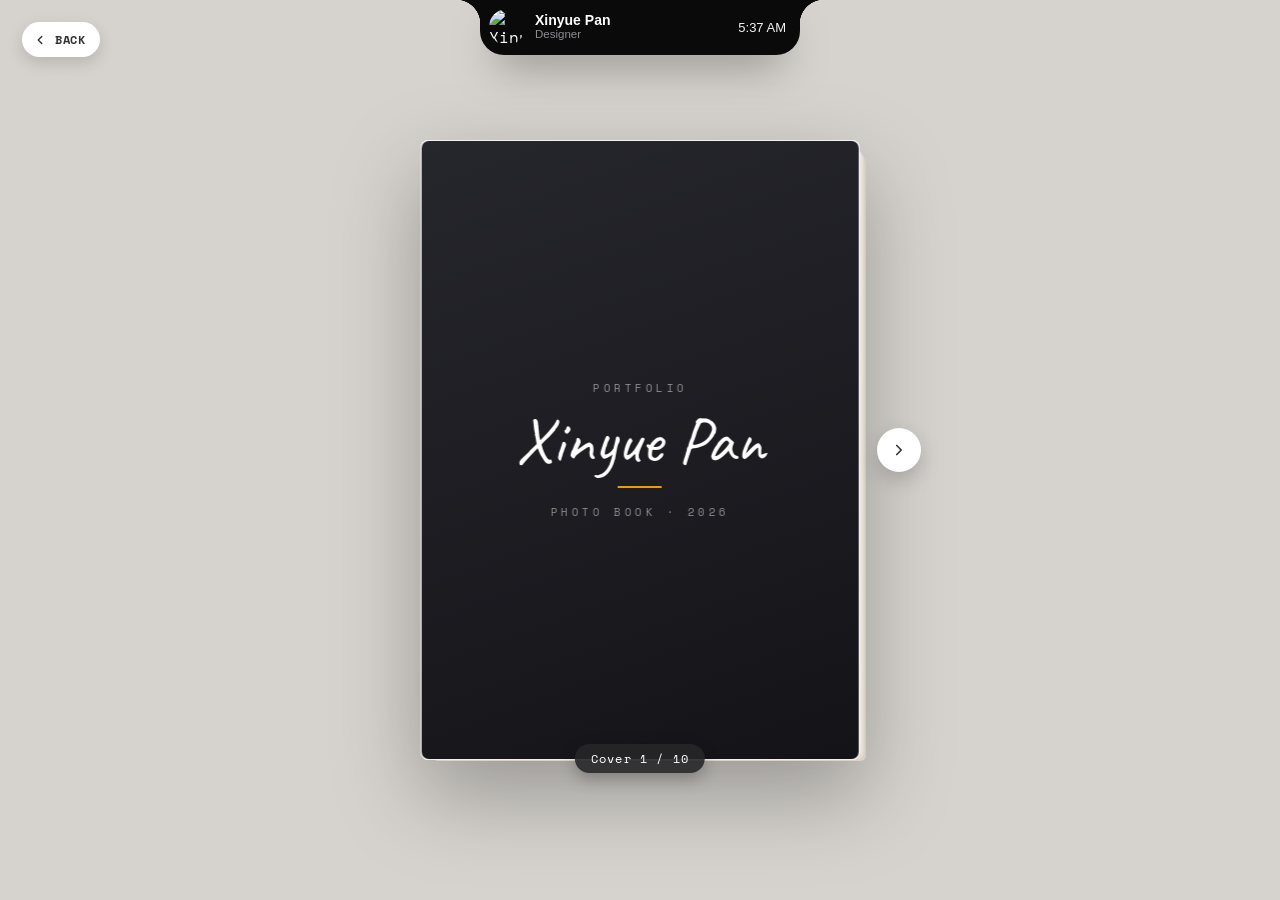
==== gallery.html @ d9813a34 "init: portfolio site with paul-style page and assets" ====
<!DOCTYPE html>
<html lang="en">
<head>
<meta charset="UTF-8">
<meta name="viewport" content="width=device-width, initial-scale=1.0">
<title>Flipbook — Xinyue Pan</title>
<link rel="preconnect" href="https://fonts.googleapis.com">
<link rel="preconnect" href="https://fonts.gstatic.com" crossorigin>
<link href="https://fonts.googleapis.com/css2?family=Caveat:wght@700&family=Space+Mono:wght@400;700&display=swap" rel="stylesheet">
<style>
  /* ============================================================
     3D 翻页书（照 Framer "Flipbook 3D" 录屏的视觉/版式重建）
     · 浅暖灰底；合起显示封面、打开为双页展开，随开合左右平移
     · 书外侧左右圆形箭头；底部居中深色页码胶囊；书页堆叠厚度
     ============================================================ */
  :root{--ease:cubic-bezier(.22,.61,.36,1);--yellow:#e6a100}
  *{margin:0;padding:0;box-sizing:border-box}
  html,body{height:100%;overflow:hidden;background:#d6d3ce;
    font-family:"Space Mono",ui-monospace,Menlo,monospace;-webkit-font-smoothing:antialiased;color:#222}

  .scene{position:fixed;inset:0;display:flex;align-items:center;justify-content:center;
    perspective:2600px;perspective-origin:50% 46%;touch-action:none;user-select:none}
  .book{position:relative;width:calc(var(--pw)*2);height:var(--ph);transform-style:preserve-3d;
    transition:transform .85s var(--ease);
    filter:drop-shadow(0 34px 42px rgba(0,0,0,.28))}

  /* 纸张堆叠厚度（外侧边缘） */
  .pad{position:absolute;top:5px;bottom:5px;width:var(--pw);z-index:0;background:#fff;border-radius:8px;
    transition:opacity .4s var(--ease)}
  .pad.r{left:50%;box-shadow:3px 3px 0 -1px #ede8e0,6px 6px 0 -2px #e3ddd2,9px 9px 0 -3px #d9d2c6}
  .pad.l{right:50%;box-shadow:-3px 3px 0 -1px #ede8e0,-6px 6px 0 -2px #e3ddd2,-9px 9px 0 -3px #d9d2c6}

  .leaf{position:absolute;top:0;left:50%;width:var(--pw);height:var(--ph);
    transform-origin:left center;transform-style:preserve-3d;
    transition:transform .85s var(--ease);will-change:transform}
  .leaf.flipped{transform:rotateY(-180deg)}
  .face{position:absolute;inset:0;backface-visibility:hidden;overflow:hidden;background:#fff;
    border:1px solid rgba(0,0,0,.06);border-radius:8px}
  .face.back{transform:rotateY(180deg)}
  .face img{width:100%;height:100%;object-fit:cover;display:block;pointer-events:none}
  /* 靠书脊一侧渐深，营造翻折弧度 */
  .face .spineShade{position:absolute;top:0;bottom:0;width:22%;pointer-events:none;z-index:2}
  .face.front .spineShade{left:0;background:linear-gradient(90deg,rgba(0,0,0,.28),transparent)}
  .face.back  .spineShade{right:0;background:linear-gradient(270deg,rgba(0,0,0,.28),transparent)}
  .face .cap{position:absolute;left:0;right:0;bottom:0;z-index:3;padding:14px 16px;
    background:linear-gradient(0deg,rgba(0,0,0,.68),transparent);color:#fff;
    display:flex;justify-content:space-between;font-size:10.5px;letter-spacing:.08em;text-transform:uppercase}
  .face .cap .yr{color:var(--yellow)}

  /* 封面 */
  .cover{height:100%;display:flex;flex-direction:column;align-items:center;justify-content:center;gap:12px;
    text-align:center;background:linear-gradient(160deg,#26262d,#141418)}
  .cover .sub{font-size:11px;letter-spacing:.32em;color:rgba(255,255,255,.5);text-transform:uppercase}
  .cover .sig{font-family:"Caveat",cursive;font-size:clamp(42px,6vw,66px);line-height:1;color:#fff}
  .cover .rule{width:44px;height:2px;background:var(--yellow)}

  /* 左右箭头 */
  .arrow{position:fixed;top:50%;transform:translateY(-50%);z-index:40;
    width:44px;height:44px;border-radius:50%;border:none;background:#fff;color:#333;cursor:pointer;
    display:flex;align-items:center;justify-content:center;box-shadow:0 8px 20px rgba(0,0,0,.18);
    transition:left .85s var(--ease),background .2s,transform .2s}
  .arrow:hover{background:#f3f0ea;transform:translateY(-50%) scale(1.06)}

  /* 页码胶囊 */
  .counter{position:fixed;left:50%;transform:translateX(-50%);z-index:40;
    top:calc(50% + var(--ph)/2 - 16px);
    background:rgba(38,38,40,.9);color:#fff;font-size:12px;letter-spacing:.1em;
    padding:6px 16px;border-radius:20px;white-space:nowrap;box-shadow:0 6px 16px rgba(0,0,0,.25)}

  .back{position:fixed;top:22px;left:22px;z-index:40;display:inline-flex;align-items:center;gap:8px;
    color:#333;font-size:12px;font-weight:700;letter-spacing:.05em;text-transform:uppercase;
    padding:9px 15px 9px 11px;text-decoration:none;background:#fff;border-radius:100px;
    box-shadow:0 6px 16px rgba(0,0,0,.14);transition:.2s var(--ease)}
  .back:hover{transform:translateX(-2px)}

  /* ---------- Dynamic Info（灵动岛信息条，参考 Framer "Dynamic Info"）---------- */
  .dynabar{position:fixed;top:0;left:50%;transform:translateX(-50%);z-index:60;
    background:#0a0a0a;color:#fff;border-radius:0 0 24px 24px;padding:9px 14px 10px 9px;
    width:min(320px,86vw);box-shadow:0 22px 44px -18px rgba(0,0,0,.55);cursor:default;
    transition:box-shadow .4s var(--islandE)}
  :root{--islandE:cubic-bezier(.34,1.8,.42,1)}
  /* 顶部两侧凹角，融入顶边 */
  .dynabar::before,.dynabar::after{content:"";position:absolute;top:0;width:24px;height:24px}
  .dynabar::before{left:-24px;background:radial-gradient(circle at bottom left,transparent 24px,#0a0a0a 24.5px)}
  .dynabar::after{right:-24px;background:radial-gradient(circle at bottom right,transparent 24px,#0a0a0a 24.5px)}
  .dynabar .row1{display:flex;align-items:center;gap:10px}
  .dynabar .av{width:36px;height:36px;border-radius:50%;object-fit:cover;flex-shrink:0}
  .dynabar .who{display:flex;flex-direction:column;line-height:1.16;font-family:-apple-system,"PingFang SC",sans-serif}
  .dynabar .who b{font-size:14px;font-weight:600}
  .dynabar .who span{font-size:11.5px;color:#8d8d92}
  .dynabar .time{margin-left:auto;font-size:13px;color:#f2f2f2;font-family:-apple-system,sans-serif;font-variant-numeric:tabular-nums}
  /* 第二行：grid 0fr→1fr 平滑展开（强回弹） */
  .dynabar .more{display:grid;grid-template-rows:0fr;opacity:0;margin-top:0;
    transition:grid-template-rows .62s var(--islandE),opacity .4s ease,margin-top .62s var(--islandE)}
  .dynabar:hover .more{grid-template-rows:1fr;opacity:1;margin-top:11px}
  .dynabar .more-in{overflow:hidden;display:flex;align-items:center;justify-content:space-between}
  .dynabar .socials{display:flex;gap:8px}
  .dynabar .socials a{width:30px;height:30px;border-radius:9px;background:#1b1b1d;color:#c7c7cc;
    display:flex;align-items:center;justify-content:center;transition:.2s ease}
  .dynabar .socials a:hover{background:#2a2a2d;color:#fff}
  .dynabar .status{display:flex;align-items:center;gap:7px;color:#34d15b;font-size:13px;font-weight:600;
    font-family:-apple-system,sans-serif}
  .dynabar .status .dot{width:8px;height:8px;border-radius:50%;background:#34d15b;box-shadow:0 0 8px #34d15b}
</style>
</head>
<body>
  <a class="back" href="paul-style-replica.html">
    <svg width="14" height="14" viewBox="0 0 24 24" fill="none"><path d="M15 6l-6 6 6 6" stroke="currentColor" stroke-width="2.4" stroke-linecap="round" stroke-linejoin="round"/></svg>
    Back
  </a>

  <!-- Dynamic Info 信息条 -->
  <div class="dynabar">
    <div class="row1">
      <img class="av" src="avatar.jpg" alt="Xinyue Pan">
      <div class="who"><b>Xinyue Pan</b><span>Designer</span></div>
      <div class="time" id="diTime">2:38 PM</div>
    </div>
    <div class="more"><div class="more-in">
      <div class="socials">
        <a href="#" aria-label="X"><svg width="14" height="14" viewBox="0 0 24 24" fill="currentColor"><path d="M18.9 2H22l-7.6 8.7L23.3 22h-6.9l-5.4-6.9L4.8 22H1.7l8.1-9.3L.9 2h7l4.9 6.4L18.9 2zm-1.2 18h1.9L6.4 4H4.4l13.3 16z"/></svg></a>
        <a href="#" aria-label="LinkedIn"><svg width="14" height="14" viewBox="0 0 24 24" fill="currentColor"><path d="M4.98 3.5A2.5 2.5 0 002.5 6a2.5 2.5 0 105 0 2.5 2.5 0 00-2.52-2.5zM3 9h4v12H3zM10 9h3.8v1.7h.05c.53-1 1.83-2.05 3.77-2.05 4.03 0 4.78 2.65 4.78 6.1V21h-4v-5.4c0-1.3-.02-2.95-1.8-2.95-1.8 0-2.08 1.4-2.08 2.85V21h-4z"/></svg></a>
        <a href="#" aria-label="GitHub"><svg width="15" height="15" viewBox="0 0 24 24" fill="currentColor"><path d="M12 2A10 10 0 002 12c0 4.42 2.87 8.17 6.84 9.5.5.08.66-.22.66-.48v-1.7c-2.78.6-3.37-1.34-3.37-1.34-.46-1.16-1.11-1.47-1.11-1.47-.9-.62.07-.6.07-.6 1 .07 1.53 1.03 1.53 1.03.9 1.52 2.34 1.08 2.91.83.09-.65.35-1.09.63-1.34-2.22-.25-4.55-1.11-4.55-4.94 0-1.1.39-1.99 1.03-2.69-.1-.25-.45-1.27.1-2.65 0 0 .84-.27 2.75 1.02a9.5 9.5 0 015 0c1.91-1.29 2.75-1.02 2.75-1.02.55 1.38.2 2.4.1 2.65.64.7 1.03 1.59 1.03 2.69 0 3.84-2.34 4.68-4.57 4.93.36.31.68.92.68 1.85v2.74c0 .27.16.57.67.48A10 10 0 0022 12 10 10 0 0012 2z"/></svg></a>
        <a href="#" aria-label="Figma"><svg width="12" height="14" viewBox="0 0 24 24" fill="currentColor"><path d="M8.5 2h7a3.5 3.5 0 010 7 3.5 3.5 0 010 7 3.5 3.5 0 11-3.5-3.5V9H8.5a3.5 3.5 0 010-7zm0 14a1.5 1.5 0 100 3 1.5 1.5 0 000-3z"/></svg></a>
      </div>
      <div class="status"><span class="dot"></span> Available</div>
    </div></div>
  </div>

  <div class="scene" id="scene">
    <div class="book" id="book">
      <div class="pad l" id="padL"></div>
      <div class="pad r" id="padR"></div>
    </div>
  </div>

  <button class="arrow" id="prev" aria-label="Previous">
    <svg width="18" height="18" viewBox="0 0 24 24" fill="none"><path d="M15 6l-6 6 6 6" stroke="currentColor" stroke-width="2.2" stroke-linecap="round" stroke-linejoin="round"/></svg>
  </button>
  <button class="arrow" id="next" aria-label="Next">
    <svg width="18" height="18" viewBox="0 0 24 24" fill="none"><path d="M9 6l6 6-6 6" stroke="currentColor" stroke-width="2.2" stroke-linecap="round" stroke-linejoin="round"/></svg>
  </button>
  <div class="counter" id="counter">Cover 1 / —</div>

<script>
  const PHOTOS = [
    {src:'g1.jpg', t:'Maldives'},
    {src:'g2.jpg', t:'Chongqing'},
    {src:'g3.jpg', t:'Street Kitchen'},
    {src:'g4.jpg', t:'Close Up'},
    {src:'g5.jpg', t:'Golden Cat'},
    {src:'g6.jpg', t:'Studio'},
    {src:'g7.jpg', t:'Studio'},
    {src:'g8.jpg', t:'Seoul'},
    {src:'g9.jpg', t:'Viewsic'},
  ];

  // 面序列：封面 + 9 张照片 → 5 个 leaf（10 页）
  const faces=[{cover:true}];
  PHOTOS.forEach((p,i)=>faces.push({src:p.src,t:p.t,yr:String(2023+(i%3))}));
  if(faces.length%2) faces.push({blank:true});

  const book=document.getElementById('book');
  const padL=document.getElementById('padL'), padR=document.getElementById('padR');
  const leaves=[];
  for(let i=0;i<faces.length;i+=2){
    const leaf=document.createElement('div'); leaf.className='leaf';
    leaf.appendChild(makeFace('front',faces[i]));
    leaf.appendChild(makeFace('back',faces[i+1]));
    book.appendChild(leaf); leaves.push(leaf);
  }
  function makeFace(side,f){
    const el=document.createElement('div'); el.className='face '+side;
    if(f.cover){
      el.innerHTML=`<div class="cover"><div class="sub">Portfolio</div>
        <div class="sig">Xinyue Pan</div><div class="rule"></div>
        <div class="sub" style="margin-top:4px">Photo Book · 2026</div></div>`;
    }else if(f.blank){
      el.innerHTML=`<div class="cover" style="background:#f3f0ea"><div class="sub" style="color:#999">The End</div></div>`;
    }else{
      el.innerHTML=`<img src="${f.src}" alt="${f.t}"><div class="spineShade"></div>
        <div class="cap"><span>${f.t}</span><span class="yr">${f.yr}</span></div>`;
    }
    return el;
  }
  const total=leaves.length, P=total*2;

  // 尺寸
  let PW;
  function sizeBook(){
    const RATIO=380/537;                                // Figma 书页比例 0.708
    const ph=Math.min(innerHeight*0.78, 620);
    let pw=ph*RATIO;
    if(pw*2>innerWidth*0.9){ pw=innerWidth*0.45; }      // 窄屏兜底
    document.documentElement.style.setProperty('--ph',ph+'px');
    document.documentElement.style.setProperty('--pw',pw+'px');
    PW=pw; updateState();
  }

  // 状态
  let flipped=0;
  const prevBtn=document.getElementById('prev'), nextBtn=document.getElementById('next'), counter=document.getElementById('counter');
  function updateState(){
    const cx=innerWidth/2;
    const shift = flipped===0? -PW/2 : (flipped===total? PW/2 : 0);
    book.style.transform=`translateX(${shift}px)`;
    leaves.forEach((lf,i)=> lf.style.zIndex = i<flipped? 100+i : 100+total-i);
    prevBtn.style.left=(cx+shift-PW-62)+'px';
    nextBtn.style.left=(cx+shift+PW+18)+'px';
    prevBtn.style.display=flipped>0?'flex':'none';
    nextBtn.style.display=flipped<total?'flex':'none';
    padL.style.opacity=flipped>0?1:0;
    padR.style.opacity=flipped<total?1:0;
    counter.textContent = flipped===0? `Cover 1 / ${P}`
      : flipped===total? `${P}-${P} / ${P}`
      : `${flipped*2}-${flipped*2+1} / ${P}`;
  }
  sizeBook();
  addEventListener('resize',sizeBook);

  function goNext(){ if(flipped<total){ leaves[flipped].classList.add('flipped'); flipped++; updateState(); } }
  function goPrev(){ if(flipped>0){ flipped--; leaves[flipped].classList.remove('flipped'); updateState(); } }
  nextBtn.onclick=e=>{e.stopPropagation();goNext();};
  prevBtn.onclick=e=>{e.stopPropagation();goPrev();};
  addEventListener('keydown',e=>{ if(e.key==='ArrowRight')goNext(); if(e.key==='ArrowLeft')goPrev(); });

  // 点击书面翻页
  const scene=document.getElementById('scene');
  scene.addEventListener('click',e=>{ if(dragMoved)return; (e.clientX>=innerWidth/2)?goNext():goPrev(); });

  // 拖拽翻页
  let dragLeaf=null,dir=0,startX=0,dragMoved=false;
  scene.addEventListener('pointerdown',e=>{
    dragMoved=false; const cx=innerWidth/2;
    if(e.clientX>=cx && flipped<total){ dir=1; dragLeaf=leaves[flipped]; }
    else if(e.clientX<cx && flipped>0){ dir=-1; dragLeaf=leaves[flipped-1]; }
    else return;
    startX=e.clientX; dragLeaf.style.transition='none'; dragLeaf.style.zIndex=999;
    book.style.transform='translateX(0)';               // 拖动时书居中
    scene.setPointerCapture(e.pointerId);
  });
  scene.addEventListener('pointermove',e=>{
    if(!dragLeaf)return; const dx=e.clientX-startX;
    if(Math.abs(dx)>4)dragMoved=true;
    let p,angle;
    if(dir===1){ p=Math.max(0,Math.min(1,-dx/PW)); angle=-p*180; }
    else{ p=Math.max(0,Math.min(1,dx/PW)); angle=-180+p*180; }
    dragLeaf.style.transform=`rotateY(${angle}deg)`; dragLeaf._p=p;
  });
  function endDrag(){
    if(!dragLeaf)return; const lf=dragLeaf,p=lf._p||0; dragLeaf=null;
    lf.style.transition=''; lf.style.transform='';
    if(dir===1 && p>0.35){ lf.classList.add('flipped'); flipped++; }
    else if(dir===-1 && p>0.35){ lf.classList.remove('flipped'); flipped--; }
    updateState();
  }
  scene.addEventListener('pointerup',endDrag);
  scene.addEventListener('pointercancel',endDrag);

  // Dynamic Info 实时时钟
  const diTime=document.getElementById('diTime');
  function tick(){
    const d=new Date(); let h=d.getHours(); const m=d.getMinutes();
    const ap=h>=12?'PM':'AM'; h=h%12||12;
    diTime.textContent=`${h}:${String(m).padStart(2,'0')} ${ap}`;
  }
  tick(); setInterval(tick,15000);
</script>
</body>
</html>
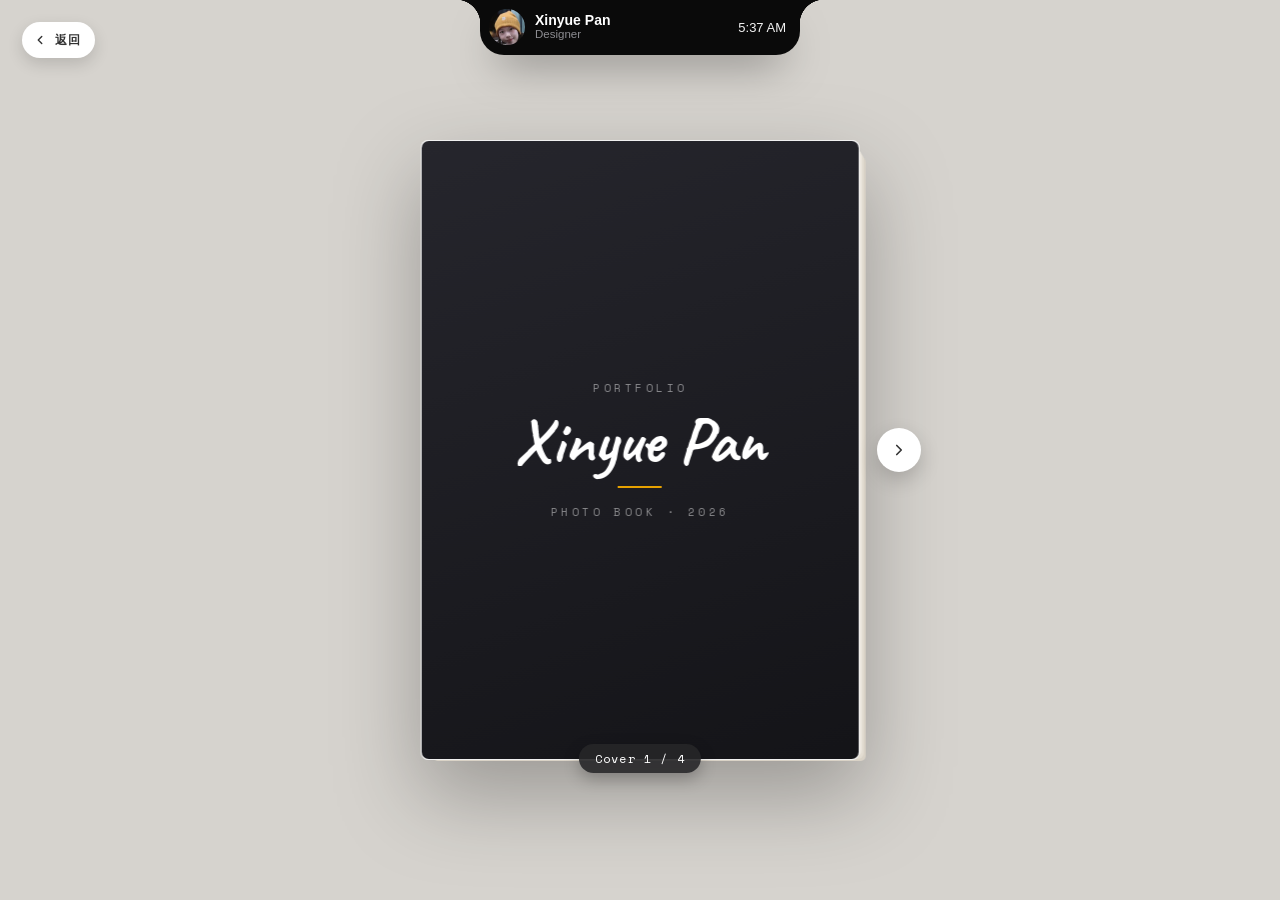
==== commit 54aa314d: "overhaul: 修复站点基础问题 + 建立共享资产层与动效系统 站点入口与死链 - 新建 index.html 作为首页，替代 paul-style-replica.html - portfoli" ====
--- a/gallery.html
+++ b/gallery.html
@@ -1,38 +1,41 @@
 <!DOCTYPE html>
-<html lang="en">
+<html lang="zh-CN">
 <head>
 <meta charset="UTF-8">
 <meta name="viewport" content="width=device-width, initial-scale=1.0">
-<title>Flipbook — Xinyue Pan</title>
-<link rel="preconnect" href="https://fonts.googleapis.com">
-<link rel="preconnect" href="https://fonts.gstatic.com" crossorigin>
-<link href="https://fonts.googleapis.com/css2?family=Caveat:wght@700&family=Space+Mono:wght@400;700&display=swap" rel="stylesheet">
+<title>照片集 — 潘新月</title>
+<meta name="description" content="潘新月的照片集，3D 翻页书形式。">
+<link rel="icon" href="assets/img/favicon.svg" type="image/svg+xml">
+<!-- 样式：字体 → 变量 → 动效 → 本页专属（不引 base.css：本页是全屏画布，不用文档流排版） -->
+<link rel="stylesheet" href="assets/css/fonts.css">
+<link rel="stylesheet" href="assets/css/tokens.css">
+<link rel="stylesheet" href="assets/css/motion.css">
 <style>
   /* ============================================================
      3D 翻页书（照 Framer "Flipbook 3D" 录屏的视觉/版式重建）
      · 浅暖灰底；合起显示封面、打开为双页展开，随开合左右平移
      · 书外侧左右圆形箭头；底部居中深色页码胶囊；书页堆叠厚度
      ============================================================ */
-  :root{--ease:cubic-bezier(.22,.61,.36,1);--yellow:#e6a100}
+  /* 变量统一取自 tokens.css：翻页缓动用 --ease-book，强调色用 --gold */
   *{margin:0;padding:0;box-sizing:border-box}
   html,body{height:100%;overflow:hidden;background:#d6d3ce;
-    font-family:"Space Mono",ui-monospace,Menlo,monospace;-webkit-font-smoothing:antialiased;color:#222}
+    font-family:var(--font-mono);-webkit-font-smoothing:antialiased;color:#222}
 
   .scene{position:fixed;inset:0;display:flex;align-items:center;justify-content:center;
     perspective:2600px;perspective-origin:50% 46%;touch-action:none;user-select:none}
   .book{position:relative;width:calc(var(--pw)*2);height:var(--ph);transform-style:preserve-3d;
-    transition:transform .85s var(--ease);
+    transition:transform .85s var(--ease-book);
     filter:drop-shadow(0 34px 42px rgba(0,0,0,.28))}
 
   /* 纸张堆叠厚度（外侧边缘） */
   .pad{position:absolute;top:5px;bottom:5px;width:var(--pw);z-index:0;background:#fff;border-radius:8px;
-    transition:opacity .4s var(--ease)}
+    transition:opacity .4s var(--ease-book)}
   .pad.r{left:50%;box-shadow:3px 3px 0 -1px #ede8e0,6px 6px 0 -2px #e3ddd2,9px 9px 0 -3px #d9d2c6}
   .pad.l{right:50%;box-shadow:-3px 3px 0 -1px #ede8e0,-6px 6px 0 -2px #e3ddd2,-9px 9px 0 -3px #d9d2c6}
 
   .leaf{position:absolute;top:0;left:50%;width:var(--pw);height:var(--ph);
     transform-origin:left center;transform-style:preserve-3d;
-    transition:transform .85s var(--ease);will-change:transform}
+    transition:transform .85s var(--ease-book);will-change:transform}
   .leaf.flipped{transform:rotateY(-180deg)}
   .face{position:absolute;inset:0;backface-visibility:hidden;overflow:hidden;background:#fff;
     border:1px solid rgba(0,0,0,.06);border-radius:8px}
@@ -45,20 +48,23 @@
   .face .cap{position:absolute;left:0;right:0;bottom:0;z-index:3;padding:14px 16px;
     background:linear-gradient(0deg,rgba(0,0,0,.68),transparent);color:#fff;
     display:flex;justify-content:space-between;font-size:10.5px;letter-spacing:.08em;text-transform:uppercase}
-  .face .cap .yr{color:var(--yellow)}
+  .face .cap .yr{color:var(--gold)}
 
   /* 封面 */
   .cover{height:100%;display:flex;flex-direction:column;align-items:center;justify-content:center;gap:12px;
     text-align:center;background:linear-gradient(160deg,#26262d,#141418)}
   .cover .sub{font-size:11px;letter-spacing:.32em;color:rgba(255,255,255,.5);text-transform:uppercase}
-  .cover .sig{font-family:"Caveat",cursive;font-size:clamp(42px,6vw,66px);line-height:1;color:#fff}
-  .cover .rule{width:44px;height:2px;background:var(--yellow)}
+  .cover .sig{font-family:var(--font-hand);font-weight:700;font-size:clamp(42px,6vw,66px);line-height:1;color:#fff}
+  .cover .rule{width:44px;height:2px;background:var(--gold)}
+  /* 照片尚未放入时的占位页 */
+  .cover .hint{font-size:11px;line-height:1.9;color:rgba(255,255,255,.42);max-width:74%;letter-spacing:.02em}
+  .cover .hint code{color:var(--gold);font-size:11px}
 
   /* 左右箭头 */
   .arrow{position:fixed;top:50%;transform:translateY(-50%);z-index:40;
     width:44px;height:44px;border-radius:50%;border:none;background:#fff;color:#333;cursor:pointer;
     display:flex;align-items:center;justify-content:center;box-shadow:0 8px 20px rgba(0,0,0,.18);
-    transition:left .85s var(--ease),background .2s,transform .2s}
+    transition:left .85s var(--ease-book),background .2s,transform .2s}
   .arrow:hover{background:#f3f0ea;transform:translateY(-50%) scale(1.06)}
 
   /* 页码胶囊 */
@@ -67,18 +73,18 @@
     background:rgba(38,38,40,.9);color:#fff;font-size:12px;letter-spacing:.1em;
     padding:6px 16px;border-radius:20px;white-space:nowrap;box-shadow:0 6px 16px rgba(0,0,0,.25)}
 
-  .back{position:fixed;top:22px;left:22px;z-index:40;display:inline-flex;align-items:center;gap:8px;
-    color:#333;font-size:12px;font-weight:700;letter-spacing:.05em;text-transform:uppercase;
+  /* 注意：类名不能叫 .back —— 会和翻页书页面的 .face.back 撞样式 */
+  .backlink{position:fixed;top:22px;left:22px;z-index:40;display:inline-flex;align-items:center;gap:8px;
+    color:#333;font-size:12px;font-weight:700;letter-spacing:.05em;
     padding:9px 15px 9px 11px;text-decoration:none;background:#fff;border-radius:100px;
-    box-shadow:0 6px 16px rgba(0,0,0,.14);transition:.2s var(--ease)}
-  .back:hover{transform:translateX(-2px)}
+    box-shadow:0 6px 16px rgba(0,0,0,.14);transition:.2s var(--ease-book)}
+  .backlink:hover{transform:translateX(-2px)}
 
   /* ---------- Dynamic Info（灵动岛信息条，参考 Framer "Dynamic Info"）---------- */
   .dynabar{position:fixed;top:0;left:50%;transform:translateX(-50%);z-index:60;
     background:#0a0a0a;color:#fff;border-radius:0 0 24px 24px;padding:9px 14px 10px 9px;
     width:min(320px,86vw);box-shadow:0 22px 44px -18px rgba(0,0,0,.55);cursor:default;
-    transition:box-shadow .4s var(--islandE)}
-  :root{--islandE:cubic-bezier(.34,1.8,.42,1)}
+    transition:box-shadow .4s var(--ease-spring)}
   /* 顶部两侧凹角，融入顶边 */
   .dynabar::before,.dynabar::after{content:"";position:absolute;top:0;width:24px;height:24px}
   .dynabar::before{left:-24px;background:radial-gradient(circle at bottom left,transparent 24px,#0a0a0a 24.5px)}
@@ -91,7 +97,7 @@
   .dynabar .time{margin-left:auto;font-size:13px;color:#f2f2f2;font-family:-apple-system,sans-serif;font-variant-numeric:tabular-nums}
   /* 第二行：grid 0fr→1fr 平滑展开（强回弹） */
   .dynabar .more{display:grid;grid-template-rows:0fr;opacity:0;margin-top:0;
-    transition:grid-template-rows .62s var(--islandE),opacity .4s ease,margin-top .62s var(--islandE)}
+    transition:grid-template-rows .62s var(--ease-spring),opacity .4s ease,margin-top .62s var(--ease-spring)}
   .dynabar:hover .more{grid-template-rows:1fr;opacity:1;margin-top:11px}
   .dynabar .more-in{overflow:hidden;display:flex;align-items:center;justify-content:space-between}
   .dynabar .socials{display:flex;gap:8px}
@@ -104,15 +110,15 @@
 </style>
 </head>
 <body>
-  <a class="back" href="paul-style-replica.html">
-    <svg width="14" height="14" viewBox="0 0 24 24" fill="none"><path d="M15 6l-6 6 6 6" stroke="currentColor" stroke-width="2.4" stroke-linecap="round" stroke-linejoin="round"/></svg>
-    Back
+  <a class="backlink" href="index.html">
+    <svg width="14" height="14" viewBox="0 0 24 24" fill="none" aria-hidden="true"><path d="M15 6l-6 6 6 6" stroke="currentColor" stroke-width="2.4" stroke-linecap="round" stroke-linejoin="round"/></svg>
+    返回
   </a>
 
   <!-- Dynamic Info 信息条 -->
   <div class="dynabar">
     <div class="row1">
-      <img class="av" src="avatar.jpg" alt="Xinyue Pan">
+      <img class="av" src="assets/img/avatar.webp" alt="潘新月" width="108" height="108">
       <div class="who"><b>Xinyue Pan</b><span>Designer</span></div>
       <div class="time" id="diTime">2:38 PM</div>
     </div>
@@ -143,50 +149,76 @@
   <div class="counter" id="counter">Cover 1 / —</div>
 
 <script>
+  // ── 照片清单 ───────────────────────────────────────────────
+  // 把照片文件放进 photos/ 目录，按下面的名字命名即可自动出现在书里。
+  // 文件不存在的条目会被自动跳过——不会出现碎图。
+  // 想加更多照片：往数组里继续追加 {src, t, yr} 即可。
   const PHOTOS = [
-    {src:'g1.jpg', t:'Maldives'},
-    {src:'g2.jpg', t:'Chongqing'},
-    {src:'g3.jpg', t:'Street Kitchen'},
-    {src:'g4.jpg', t:'Close Up'},
-    {src:'g5.jpg', t:'Golden Cat'},
-    {src:'g6.jpg', t:'Studio'},
-    {src:'g7.jpg', t:'Studio'},
-    {src:'g8.jpg', t:'Seoul'},
-    {src:'g9.jpg', t:'Viewsic'},
+    {src:'photos/g1.jpg', t:'占位图 · 可替换',  yr:'2026'},
+    {src:'photos/g2.jpg', t:'占位图 · 可替换',  yr:'2026'},
+    {src:'photos/g3.jpg', t:'Street Kitchen', yr:'2025'},
+    {src:'photos/g4.jpg', t:'Close Up',       yr:'2023'},
+    {src:'photos/g5.jpg', t:'Golden Cat',     yr:'2024'},
+    {src:'photos/g6.jpg', t:'Studio',         yr:'2025'},
+    {src:'photos/g7.jpg', t:'Studio',         yr:'2023'},
+    {src:'photos/g8.jpg', t:'Seoul',          yr:'2024'},
+    {src:'photos/g9.jpg', t:'Viewsic',        yr:'2025'},
   ];
-
-  // 面序列：封面 + 9 张照片 → 5 个 leaf（10 页）
-  const faces=[{cover:true}];
-  PHOTOS.forEach((p,i)=>faces.push({src:p.src,t:p.t,yr:String(2023+(i%3))}));
-  if(faces.length%2) faces.push({blank:true});
 
   const book=document.getElementById('book');
   const padL=document.getElementById('padL'), padR=document.getElementById('padR');
-  const leaves=[];
-  for(let i=0;i<faces.length;i+=2){
-    const leaf=document.createElement('div'); leaf.className='leaf';
-    leaf.appendChild(makeFace('front',faces[i]));
-    leaf.appendChild(makeFace('back',faces[i+1]));
-    book.appendChild(leaf); leaves.push(leaf);
-  }
+  const prevBtn=document.getElementById('prev'), nextBtn=document.getElementById('next'), counter=document.getElementById('counter');
+  const scene=document.getElementById('scene');
+
+  const esc=s=>String(s).replace(/[&<>"]/g,c=>({'&':'&amp;','<':'&lt;','>':'&gt;','"':'&quot;'}[c]));
+
   function makeFace(side,f){
     const el=document.createElement('div'); el.className='face '+side;
     if(f.cover){
       el.innerHTML=`<div class="cover"><div class="sub">Portfolio</div>
-        <div class="sig">Xinyue Pan</div><div class="rule"></div>
+        <div class="sig vt-brand">Xinyue Pan</div><div class="rule"></div>
         <div class="sub" style="margin-top:4px">Photo Book · 2026</div></div>`;
+    }else if(f.empty){
+      el.innerHTML=`<div class="cover"><div class="sub">照片集</div>
+        <div class="sig" style="font-size:38px">整理中</div><div class="rule"></div>
+        <p class="hint">把照片放进 photos/ 目录，命名为<br><code>photos/g1.jpg … g9.jpg</code><br>即可自动出现在这本书里。</p></div>`;
     }else if(f.blank){
       el.innerHTML=`<div class="cover" style="background:#f3f0ea"><div class="sub" style="color:#999">The End</div></div>`;
     }else{
-      el.innerHTML=`<img src="${f.src}" alt="${f.t}"><div class="spineShade"></div>
-        <div class="cap"><span>${f.t}</span><span class="yr">${f.yr}</span></div>`;
+      el.innerHTML=`<img src="${esc(f.src)}" alt="${esc(f.t)}"><div class="spineShade"></div>
+        <div class="cap"><span>${esc(f.t)}</span><span class="yr">${esc(f.yr)}</span></div>`;
     }
     return el;
   }
-  const total=leaves.length, P=total*2;
+
+  // 预检哪些照片真的存在——缺失的直接不进书，避免整本翻页书全是碎图
+  const exists=src=>new Promise(res=>{
+    const im=new Image();
+    im.onload=()=>res(true); im.onerror=()=>res(false);
+    im.src=src;
+  });
+
+  let leaves=[], total=0, P=0, PW, flipped=0;
+
+  function buildBook(photos){
+    const faces=[{cover:true}];
+    if(photos.length){
+      photos.forEach(p=>faces.push(p));
+      if(faces.length%2) faces.push({blank:true});
+    }else{
+      faces.push({empty:true});
+    }
+    for(let i=0;i<faces.length;i+=2){
+      const leaf=document.createElement('div'); leaf.className='leaf';
+      leaf.appendChild(makeFace('front',faces[i]));
+      leaf.appendChild(makeFace('back',faces[i+1]));
+      book.appendChild(leaf); leaves.push(leaf);
+    }
+    total=leaves.length; P=total*2;
+    sizeBook();
+  }
 
   // 尺寸
-  let PW;
   function sizeBook(){
     const RATIO=380/537;                                // Figma 书页比例 0.708
     const ph=Math.min(innerHeight*0.78, 620);
@@ -197,10 +229,8 @@
     PW=pw; updateState();
   }
 
-  // 状态
-  let flipped=0;
-  const prevBtn=document.getElementById('prev'), nextBtn=document.getElementById('next'), counter=document.getElementById('counter');
   function updateState(){
+    if(!total) return;
     const cx=innerWidth/2;
     const shift = flipped===0? -PW/2 : (flipped===total? PW/2 : 0);
     book.style.transform=`translateX(${shift}px)`;
@@ -215,7 +245,6 @@
       : flipped===total? `${P}-${P} / ${P}`
       : `${flipped*2}-${flipped*2+1} / ${P}`;
   }
-  sizeBook();
   addEventListener('resize',sizeBook);
 
   function goNext(){ if(flipped<total){ leaves[flipped].classList.add('flipped'); flipped++; updateState(); } }
@@ -225,7 +254,6 @@
   addEventListener('keydown',e=>{ if(e.key==='ArrowRight')goNext(); if(e.key==='ArrowLeft')goPrev(); });
 
   // 点击书面翻页
-  const scene=document.getElementById('scene');
   scene.addEventListener('click',e=>{ if(dragMoved)return; (e.clientX>=innerWidth/2)?goNext():goPrev(); });
 
   // 拖拽翻页
@@ -265,6 +293,14 @@
     diTime.textContent=`${h}:${String(m).padStart(2,'0')} ${ap}`;
   }
   tick(); setInterval(tick,15000);
+
+  // 启动：先探测哪些照片真的存在，再按结果建书
+  (async ()=>{
+    const ok = await Promise.all(PHOTOS.map(p=>exists(p.src)));
+    const found = PHOTOS.filter((_,i)=>ok[i]);
+    if(!found.length) counter.style.display='none';
+    buildBook(found);
+  })();
 </script>
 </body>
 </html>
--- a/assets/css/fonts.css
+++ b/assets/css/fonts.css
@@ -0,0 +1,11 @@
+/* 自托管字体 — 源自 Google Fonts (OFL)，已子集化为基本拉丁字符。
+   中文由系统 PingFang SC / Songti SC 渲染，不走 webfont。
+   不依赖 fonts.googleapis.com，国内网络下可正常加载。 */
+@font-face{font-family:'Plus Jakarta Sans';font-style:normal;font-weight:400 800;font-display:swap;
+  src:url(../fonts/plus-jakarta-sans-var.woff2) format('woff2')}
+@font-face{font-family:'Caveat';font-style:normal;font-weight:700;font-display:swap;
+  src:url(../fonts/caveat-700.woff2) format('woff2')}
+@font-face{font-family:'Space Mono';font-style:normal;font-weight:400;font-display:swap;
+  src:url(../fonts/space-mono-400.woff2) format('woff2')}
+@font-face{font-family:'Space Mono';font-style:normal;font-weight:700;font-display:swap;
+  src:url(../fonts/space-mono-700.woff2) format('woff2')}
--- a/assets/css/tokens.css
+++ b/assets/css/tokens.css
@@ -0,0 +1,45 @@
+/* ============================================================
+   设计变量 · 唯一真源
+   三个页面都从这里取值。改颜色 / 圆角 / 缓动只改这一个文件。
+   页面专属的变量不要写在这里，写在各自 <style> 里。
+   ============================================================ */
+:root{
+  /* ---- 颜色 ---- */
+  --bg:#f5f4f1;          /* 暖白底 */
+  --panel:#ececea;       /* 浅灰面板 */
+  --card:#ffffff;
+  --ink:#141414;
+  --muted:#6d6b67;
+  --line:#e4e2de;
+
+  --gold:#e6a100;        /* 品牌强调色 */
+  --gold-deep:#b87d00;
+  --gold-soft:#fdf1cf;
+
+  --verified:#1f9d63;    /* 案例页：已验证数据 */
+  --projected:#8a7cff;   /* 案例页：预计数据 */
+
+  /* ---- 圆角 ---- */
+  --radius-xl:34px;
+  --radius:20px;
+  --radius-s:14px;
+
+  /* ---- 排版 ---- */
+  --font-sans:"Plus Jakarta Sans",-apple-system,BlinkMacSystemFont,"PingFang SC","Helvetica Neue",Arial,sans-serif;
+  --font-hand:"Caveat",cursive;
+  --font-mono:"Space Mono",ui-monospace,Menlo,monospace;
+  --serif:"Georgia","Songti SC",serif;
+
+  /* ---- 布局 ---- */
+  --maxw:1180px;
+  --gutter:28px;
+
+  /* ---- 缓动 ---- */
+  --ease:cubic-bezier(.22,1,.36,1);          /* 通用：快出慢收 */
+  --ease-book:cubic-bezier(.22,.61,.36,1);   /* 翻页书专用，比通用款稍软 */
+  --ease-spring:cubic-bezier(.34,1.8,.42,1); /* 强回弹，用于灵动岛类元素 */
+
+  /* ---- 纹理 ---- */
+  --dots:radial-gradient(circle,#cfcdc8 1.3px,transparent 1.6px);
+  --dots-dark:radial-gradient(circle,rgba(255,255,255,.07) 1.3px,transparent 1.6px);
+}
--- a/assets/css/motion.css
+++ b/assets/css/motion.css
@@ -0,0 +1,123 @@
+/* ============================================================
+   动效层
+   总原则：
+   1) 所有动效都是"增强"，关掉 JS 或关掉动效后内容必须完整可读
+   2) 全部尊重 prefers-reduced-motion，文件末尾统一兜底
+   3) 只动 transform / opacity / filter，不动会触发重排的属性
+   依赖 tokens.css。
+   ============================================================ */
+
+/* ------------------------------------------------------------
+   1. 入场：reveal
+   .js 由 motion.js 打在 <html> 上——没有 JS 就不会隐藏内容。
+   ------------------------------------------------------------ */
+.js .reveal{
+  opacity:0;
+  transform:translateY(28px);
+  transition:opacity .75s var(--ease),transform .75s var(--ease);
+}
+.js .reveal.in{opacity:1;transform:none}
+
+/* 分级延迟：给容器加 .stagger，子元素依次进场
+   --stagger-step 可在元素上覆盖，默认 70ms */
+.js .stagger > *{
+  opacity:0;transform:translateY(22px);
+  transition:opacity .65s var(--ease),transform .65s var(--ease);
+  transition-delay:calc(var(--i,0) * var(--stagger-step,70ms));
+}
+.js .stagger.in > *{opacity:1;transform:none}
+
+/* ------------------------------------------------------------
+   2. 标题逐词升起
+   motion.js 把 [data-words] 的文字拆成 <span class="w"><i>词</i></span>
+   ------------------------------------------------------------ */
+.js [data-words] .w{display:inline-block;overflow:hidden;vertical-align:top}
+.js [data-words] .w > i{
+  display:inline-block;font-style:inherit;
+  transform:translateY(105%);
+  transition:transform .8s var(--ease);
+  transition-delay:calc(var(--i,0) * 55ms);
+}
+.js [data-words].in .w > i{transform:none}
+
+/* ------------------------------------------------------------
+   3. 磁吸：元素随指针轻微位移（motion.js 写入 --mx/--my）
+   ------------------------------------------------------------ */
+.magnetic{
+  transition:transform .5s var(--ease);
+  transform:translate3d(var(--mx,0),var(--my,0),0) var(--extra-transform,);
+}
+.magnetic.dragging,.magnetic.tracking{transition:transform .12s linear}
+
+/* 3D 倾斜：给容器 perspective，元素随指针转 */
+.tilt-scene{perspective:900px}
+.tilt{
+  transform:rotateX(var(--rx,0deg)) rotateY(var(--ry,0deg)) var(--extra-transform,);
+  transition:transform .6s var(--ease);
+  transform-style:preserve-3d;
+}
+.tilt.tracking{transition:transform .15s linear}
+
+/* ------------------------------------------------------------
+   4. 阅读进度条（案例页顶部）
+   ------------------------------------------------------------ */
+.progress{
+  position:fixed;top:0;left:0;right:0;height:3px;z-index:300;
+  background:transparent;pointer-events:none;
+}
+.progress > i{
+  display:block;height:100%;width:100%;
+  background:linear-gradient(90deg,var(--gold-deep),var(--gold));
+  transform-origin:0 50%;
+  transform:scaleX(var(--p,0));
+  transition:transform .12s linear;
+}
+
+/* ------------------------------------------------------------
+   5. 光标聚光（深色区块）
+   motion.js 写入 --sx/--sy；不支持或未激活时完全不可见
+   ------------------------------------------------------------ */
+.spotlight::before{
+  content:"";position:absolute;inset:0;z-index:0;pointer-events:none;
+  background:radial-gradient(420px circle at var(--sx,50%) var(--sy,50%),
+             rgba(230,161,0,.13),transparent 62%);
+  opacity:0;transition:opacity .5s var(--ease);
+}
+.spotlight.lit::before{opacity:1}
+
+/* ------------------------------------------------------------
+   6. 数字滚动
+   motion.js 逐帧写 textContent；这里只负责等宽避免抖动
+   ------------------------------------------------------------ */
+.tabular{font-variant-numeric:tabular-nums}
+
+/* ------------------------------------------------------------
+   7. 跨页导航过渡（View Transitions API）
+   支持的浏览器：页面之间淡入淡出 + 品牌名保持连续
+   不支持的：完全无感，就是普通跳转
+   ------------------------------------------------------------ */
+@view-transition{navigation:auto}
+
+@media(prefers-reduced-motion:no-preference){
+  ::view-transition-old(root){animation:vt-out .28s var(--ease) both}
+  ::view-transition-new(root){animation:vt-in .38s var(--ease) both}
+}
+@keyframes vt-out{to{opacity:0;transform:translateY(-10px)}}
+@keyframes vt-in{from{opacity:0;transform:translateY(14px)}}
+
+/* 品牌名在页面之间连续变形 */
+.vt-brand{view-transition-name:brand}
+
+/* ------------------------------------------------------------
+   8. 统一降级
+   系统开了"减少动态效果"时：内容直接呈现，只保留最基本的颜色过渡
+   ------------------------------------------------------------ */
+@media(prefers-reduced-motion:reduce){
+  .js .reveal,
+  .js .stagger > *{opacity:1!important;transform:none!important;transition:none!important}
+  .js [data-words] .w > i{transform:none!important;transition:none!important}
+  .magnetic,.tilt{transform:none!important;transition:none!important}
+  .spotlight::before{display:none}
+  .progress{display:none}
+  *,*::before,*::after{animation-duration:.001ms!important;animation-iteration-count:1!important}
+}
